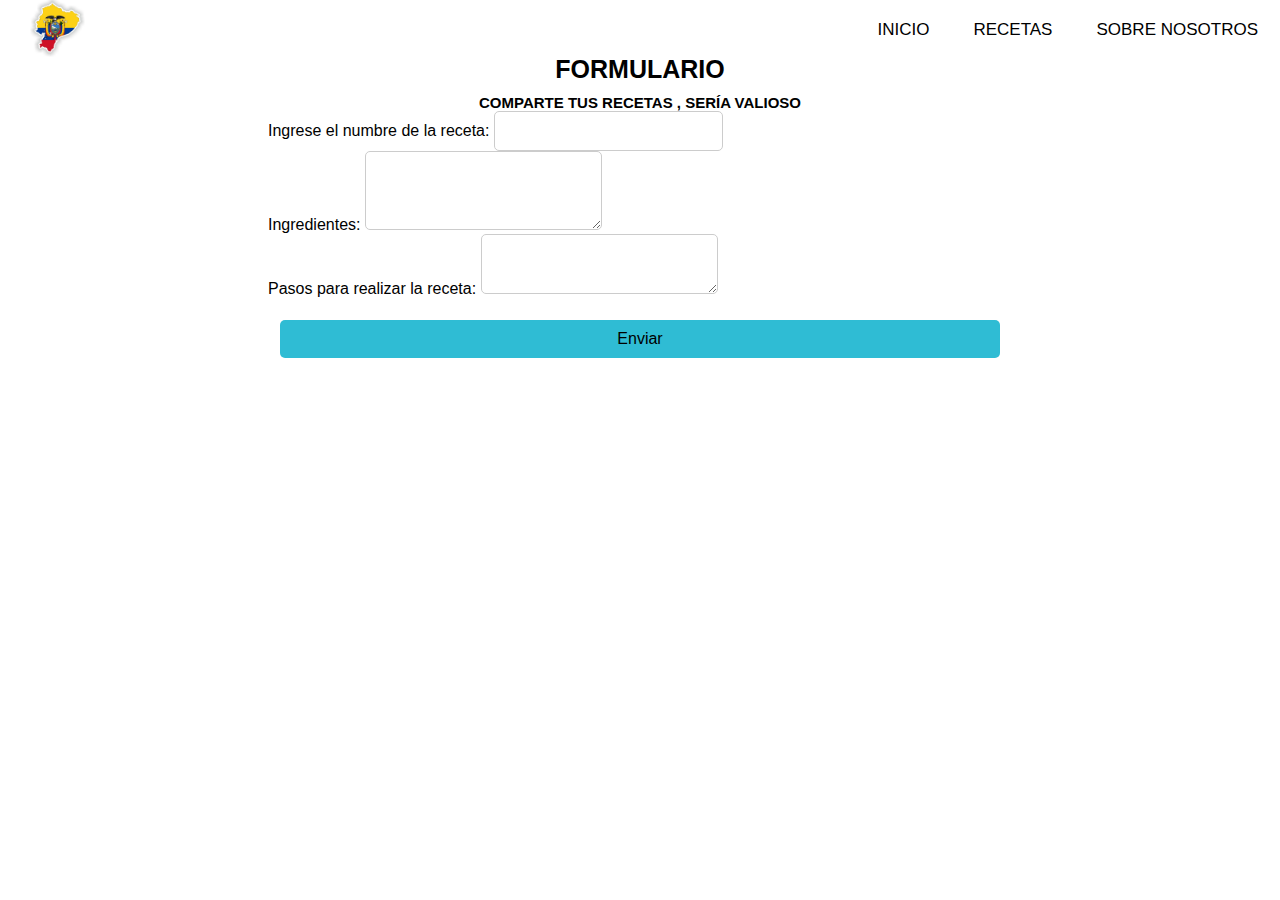
==== Recetas/Recetas/Recetas/formulario.html @ 78d11869 "Add files via upload" ====
<!DOCTYPE html>
<html lang="en">
<head>
    <meta charset="UTF-8">
    <meta name="viewport" content="width=device-width, initial-scale=1.0">
    <link href="https://cdnjs.cloudflare.com/ajax/libs/font-awesome/5.15.3/css/all.min.css" rel="stylesheet" type="text/css">
    <link rel="stylesheet" href="https://cdnjs.cloudflare.com/ajax/libs/font-awesome/5.15.1/css/all.min.css">
    <link rel="stylesheet" href="css/estilos.css">
    <script src="js/index.js"></script>
    <title>GASTRONOMÍA DEL ECUADOR</title>
</head>
<body>
    <div class="head">
        <div class="logo">
            <a href="index.html"><img src="img/logo.jpg" alt="Básquet"></a>
        </div>
        <nav class="barra_navegacion">
          <a href="index.html">Inicio</a>
          <a href="platos.html">Recetas</a>
          <a href="formulario.html">Sobre nosotros</a>
      </nav>
    </div>

    <section class="list-container">
      <div class="form-container">
    <br><h1 class="titulos">Formulario</h1>
    <h6 class="subtitulos">Comparte tus recetas , sería valioso </h6>
    <form id="survey-form" class="centrado">
        <div class="form-group">
          <label for="nombre">Ingrese el numbre de la receta:</label>
          <input type="text" class="form-control" id="nombre" required>
        </div>
        <div class="form-group">
          <label for="ingredientes">Ingredientes:</label>
          <textarea class="form-control" id="ingredientes" rows="3"></textarea>
        </div>
        <div class="form-group">
          <label for="pasos">Pasos para realizar la receta:</label>
          <textarea class="form-control" id="pasos" required></textarea>

        </div>
        <button type="submit" class="btn">Enviar</button>
      </form> 
    </section>
</body>
</html>
---- Recetas/Recetas/Recetas/css/estilos.css ----
:root {
    --Fwhite: #FFFFFF;
    --black: #000000;
    --very-light-pink: #C7C7C7;
    --text-input-field: #F7F7F7;
    --hospital-green: #ACD9B2;
    --sm: 14px;
    --md: 16px;
    --lg: 18px;
}

body {
    margin: 0;
    font-family: 'Quicksand', sans-serif;
}
/* *{
    margin: 0;
    padding: 0;
    border: 0;
    font-size: 100%;
    vertical-align: baseline;
} */

.head {
    display: flex;
    align-items: center;
    justify-content: space-between;
    height: 60px;
    background: #ffffff;
    position: fixed;
    width: 100%;
    z-index: 100;
}

.barra_navegacion {
    display: flex;
    margin-right: -0px;
}

.logo {
    margin-left: 30px;
}

.logo a {
    text-decoration: none;
    color: #fff;
    text-transform: uppercase;
    font-size: 20px;
}

.logo img {
    width: 55px;
    height: auto;
}

.barra_navegacion a {
    display: block;
    padding: 8px 8px; 
    margin: 0 14px 0 14px;
    border-radius: 3px;
    color: #000000;
    text-decoration: none;
    text-transform: uppercase;
    font-size: 17px;
}

.barra_navegacion a:hover {
    background: linear-gradient(90deg, #f4f477, #99CCFF, #FFCCCC);
}
.active {
    color: #fff;
    font-weight: bold;
    border: 1px solid var(--very-light-pink);
    text-decoration: none;
  }
.contenido_introduccion {
    height: 85vh;
    display: flex;
    flex-direction: column;
    justify-content: center;
    align-items: center;
}

.introduccion {
    margin-bottom: 40px;
    font-size: 60px;
    font-weight: 600;
    text-transform: uppercase;
    word-break: break-word;
}

h2 {
    color: #fff;
    text-shadow: 0 0 10px #1100ff,
                 0 0 20px #1100ff,
                 0 0 30px #1100ff,
                 0 0 40px #1100ff,
                 0 0 70px #1100ff,
                 0 0 80px #1100ff,
                 0 0 100px #1100ff,
                 0 0 150px #1100ff;
}

h3 {
    color: #fff;
    text-align: center;
    font-size: 25px;
    padding-left: 10px;
    padding-right: 10px;
    text-shadow: 0 0 10px #ff0000,
                 0 0 20px #ff0000,
                 0 0 30px #ff0000,
                 0 0 40px #ff0000,
                 0 0 70px #ff0000,
                 0 0 80px #ff0000,
                 0 0 100px #ff0000,
                 0 0 150px #ff0000;
}

.header {
    display: flex;
    justify-content: center;
    align-items: center;
    height: 110vh;
    background: url(imagenes/introduccion.jpg) no-repeat center;
    background-size: cover;
}

.header2 {
    display: flex;
    justify-content: center;
    align-items: center;
    height: 110vh;
    background: url(imagenes/platos.jpg) no-repeat center;
    background-size: cover;
}

.header3 {
    display: flex;
    justify-content: center;
    align-items: center;
    height: 110vh;
    background: url(imagenes/b7.gif) no-repeat center;
    background-size: cover;
}

.header4 {
    display: flex;
    justify-content: center;
    align-items: center;
    height: 110vh;
    background: url(imagenes/b8.gif) no-repeat center;
    background-size: cover;
}

.pagina_inicio {
    background: #ffffff;
    padding: 20px 0;
    /*min-height: 75vh; */
}

.contactos {
    background: #000000;
    padding: 20px 0;
    display: flex;
    align-items: center; 
}

.pagina_historia {
    background: #ffffff;
    padding: 20px 0;
    /*height: 485vh;*/
}

.imagen {
    max-width: 50%; 
    display: block; 
    margin: 0 auto; 
}

.pagina_reglas {
    background: #0a93ef;
    padding: 20px 0;
    height: 365vh;
}

.pagina_equipos {
    background: #0a93ef;
    padding: 20px 0;
    height: 300vh;
}

.titulos {
    margin-bottom: 40px;
    text-align: center;
    font-size: 25px;
    font-weight: 800;
    text-transform: uppercase;
    color: #000000;
}

.titulo-informacion p {
    text-align: justify;
    color: black;
    font-size: 18px;
    margin-top: -20px;
    padding-left: 50px; 
    padding-right: 50px; 
    font-weight: 100;
    line-height: 1.5;
    margin-bottom: 20px;
    text-align: justify;
}

.titulo2 {
    text-align: left;
    color: black;
    font-size: 18px;
    margin-top: 10px;
    padding-left: 50px; 
    padding-right: 50px; 
}

.subtitulos {
    margin-bottom: 40px;
    text-align: center;
    font-size: 15px;
    font-weight: 600;
    text-transform: uppercase;
    color: #000000;
}



.derechos-reservados {
    text-align: center;
    width: 100%;
}

.derechos-reservados p {
    margin-bottom: 10px;
    font-size: 18px;
    color: #fff;
    padding: 0 150px;
}



.social {
    display: flex;
    justify-content: center;
}

.social ul {
    list-style: none;
    display: flex;
    justify-content: flex-start;
    padding: 0;
}

.social li {
    margin-right: 7px;
}

.social li a {
    color: #fff;
    font-size: 24px;
}

.social li a i {
    transition: color 0.3s ease;
}

.social li a:hover i {
    color: #00eaff;
}

.image-container {
    display: flex;
    justify-content: center;
}

.contenido_login {
    height: 100vh;
    display: flex;
    flex-direction: column;
    justify-content: center;
    align-items: center;
}

.input-grande {
    border-radius: 10px;
    height: 25px;
    width: 250px;
    padding: 5px;
    font-size: 16px;
}


textarea.form-control {
    resize: vertical;
}


.btn:hover {
    background-color: #00ccff;
}

.list-container {
    display: flex;
    align-items: center;
}
.list-container .form-container {
    width: 100%;
    margin: 20px;
    display: flex;
    flex-direction: column;
    align-items: center;
}
.list-container .titulos {
    margin-bottom: 0px;
    font-weight: bold;
}
.list-container .subtitulos {
    margin-top: 10px;
    margin-bottom: 0;
}

.list-container .centrado {
    width: 60%;
    display: flex;
    flex-direction: column;
}

.list-container .label {
    font-weight: bold;
    margin-bottom: 4px;
    margin-top: 12px;
}
.form-control {

    padding: 10px;
    font-size: 16px;
    border-radius: 5px;
    border: 1px solid #ccc;
}
.btn {
    display: block;
    width: auto;
    margin: 22px 12px 0 12px;
    padding: 10px 15px;
    font-size: 16px;
    border-radius: 5px;
    background-color: #2fbcd4;
    border: none;
    color: #000;
    cursor: pointer;
    transition: background-color 0.3s ease;
}
.list-container .contact-div {
    width: 100%;
    margin: 20px;
    display: flex;
    flex-direction: column;
}
.txt-contact {
    font-weight: bold;
    font-size: 25px;
    color: black;
    margin-bottom: 0px;
    text-shadow: none;
}
.content-contact {
    display: flex;
    justify-content: center;
}
.contact-form {
    display: flex;
    flex-direction: column;
    width: 75%;
}
.footer-names {
    text-align: center;
    background-color: #333;
    color: #fff;
    padding: 20px 0 2px;
}
.footer-names .info-personal h1 {
    font-size: var(--sm);
    margin-bottom: 0;
}
.footer-names .integrantes-name {
    display: flex;
    flex-direction: row;
    justify-content: center;
}
.footer-names .integrantes-name .name-div {
    display: flex;
    flex-direction: column;
    justify-content: center;
    margin: 0 50px 0 50px;
}
.footer-names .integrantes-name .name-div p{
    margin: 8px 0 0 0;
}

.footer-names .links {
    margin-top: 10px;
    font-size: 22px;
    margin-bottom: 5px;
}
.footer-names .links a{
    text-decoration: none;
    margin: 0 10px 0 10px;
}
/* .centrar {
    display: flex;
    justify-content: center;
    align-items: center;
    height: 65vh;
} */

/* .grid-container {
    display: grid;
    grid-template-columns: repeat(5, 1fr);
    grid-gap: 10px;
} */
  
/* .image-container {
    width: 100%;
    height: 0;
    padding-bottom: 100%;
    background-size: contain;
    background-repeat: no-repeat;
    background-position: center;
} */
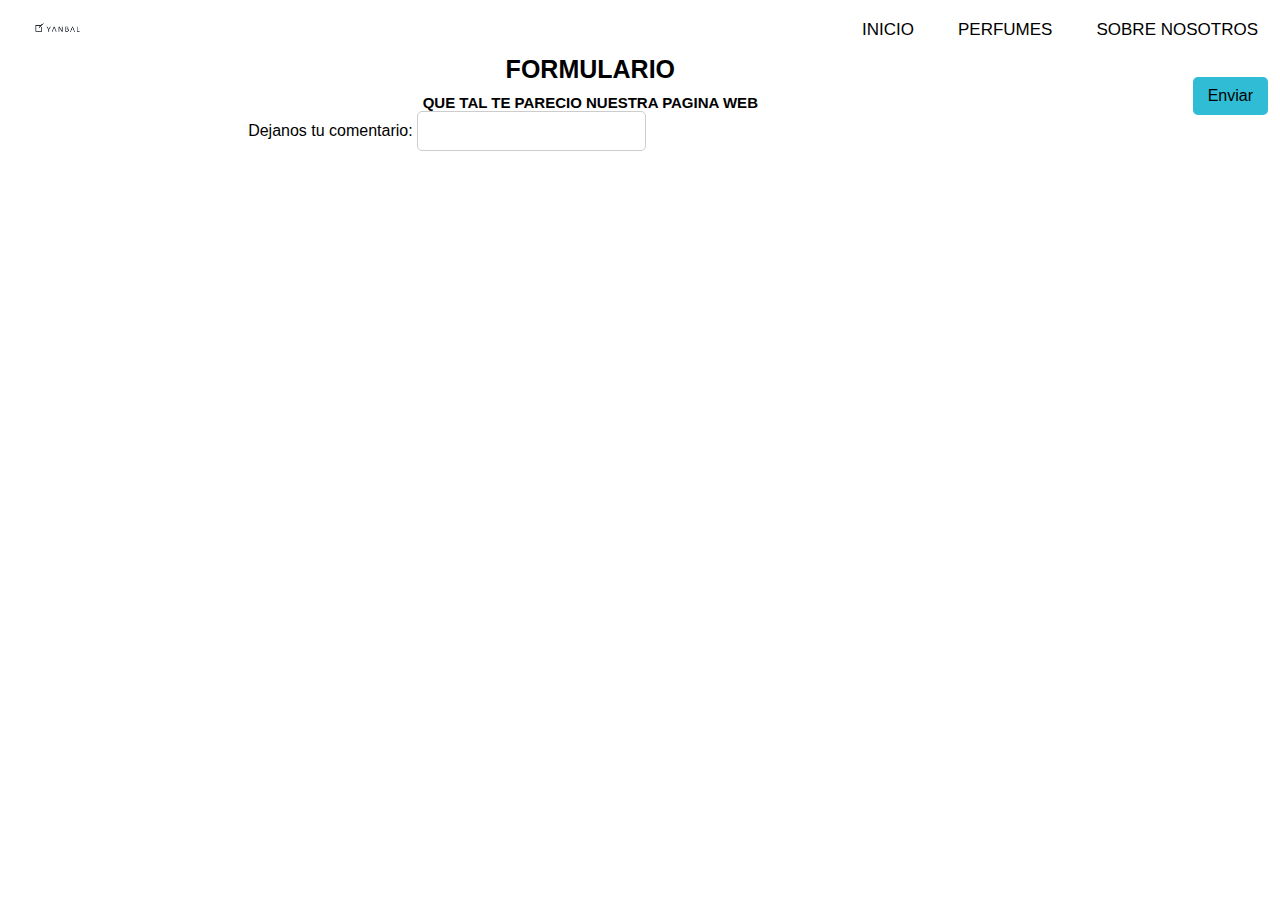
==== commit d0f9e79d: "acabado todo" ====
--- a/Recetas/Recetas/Recetas/formulario.html
+++ b/Recetas/Recetas/Recetas/formulario.html
@@ -1,46 +1,38 @@
-<!DOCTYPE html>
-<html lang="en">
-<head>
-    <meta charset="UTF-8">
-    <meta name="viewport" content="width=device-width, initial-scale=1.0">
-    <link href="https://cdnjs.cloudflare.com/ajax/libs/font-awesome/5.15.3/css/all.min.css" rel="stylesheet" type="text/css">
-    <link rel="stylesheet" href="https://cdnjs.cloudflare.com/ajax/libs/font-awesome/5.15.1/css/all.min.css">
-    <link rel="stylesheet" href="css/estilos.css">
-    <script src="js/index.js"></script>
-    <title>GASTRONOMÍA DEL ECUADOR</title>
-</head>
-<body>
-    <div class="head">
-        <div class="logo">
-            <a href="index.html"><img src="img/logo.jpg" alt="Básquet"></a>
-        </div>
-        <nav class="barra_navegacion">
-          <a href="index.html">Inicio</a>
-          <a href="platos.html">Recetas</a>
-          <a href="formulario.html">Sobre nosotros</a>
-      </nav>
-    </div>
-
-    <section class="list-container">
-      <div class="form-container">
-    <br><h1 class="titulos">Formulario</h1>
-    <h6 class="subtitulos">Comparte tus recetas , sería valioso </h6>
-    <form id="survey-form" class="centrado">
-        <div class="form-group">
-          <label for="nombre">Ingrese el numbre de la receta:</label>
-          <input type="text" class="form-control" id="nombre" required>
-        </div>
-        <div class="form-group">
-          <label for="ingredientes">Ingredientes:</label>
-          <textarea class="form-control" id="ingredientes" rows="3"></textarea>
-        </div>
-        <div class="form-group">
-          <label for="pasos">Pasos para realizar la receta:</label>
-          <textarea class="form-control" id="pasos" required></textarea>
-
-        </div>
-        <button type="submit" class="btn">Enviar</button>
-      </form> 
-    </section>
-</body>
+<!DOCTYPE html>
+<html lang="en">
+<head>
+    <meta charset="UTF-8">
+    <meta name="viewport" content="width=device-width, initial-scale=1.0">
+    <link href="https://cdnjs.cloudflare.com/ajax/libs/font-awesome/5.15.3/css/all.min.css" rel="stylesheet" type="text/css">
+    <link rel="stylesheet" href="https://cdnjs.cloudflare.com/ajax/libs/font-awesome/5.15.1/css/all.min.css">
+    <link rel="stylesheet" href="css/estilos.css">
+    <script src="js/index.js"></script>
+    <title>Esencia Encantada</title>
+</head>
+<body>
+    <div class="head">
+        <div class="logo">
+            <a href="index.html"><img src="img/yanbal.jpg" alt="Yanbal"></a>
+        </div>
+        <nav class="barra_navegacion">
+          <a href="index.html">Inicio</a>
+          <a href="perfumes.html">Perfumes</a>
+          <a href="formulario.html">Sobre nosotros</a>
+      </nav>
+    </div>
+
+    <section class="list-container">
+      <div class="form-container">
+    <br><h1 class="titulos">Formulario</h1>
+    <h6 class="subtitulos">Que tal te parecio nuestra pagina web </h6>
+    <form id="survey-form" class="centrado">
+        <div class="form-group">
+          <label for="comentario">Dejanos tu comentario:</label>
+          <input type="text" class="form-control" id="comentario" required>
+        </div>
+        </div>
+        <button type="submit" class="btn">Enviar</button>
+      </form> 
+    </section>
+</body>
 </html>--- a/Recetas/Recetas/Recetas/css/estilos.css
+++ b/Recetas/Recetas/Recetas/css/estilos.css
@@ -122,7 +122,7 @@
     justify-content: center;
     align-items: center;
     height: 110vh;
-    background: url(imagenes/introduccion.jpg) no-repeat center;
+    background: url(imagenes/portada.jpg) no-repeat center;
     background-size: cover;
 }
 
@@ -131,27 +131,10 @@
     justify-content: center;
     align-items: center;
     height: 110vh;
-    background: url(imagenes/platos.jpg) no-repeat center;
+    background: url(imagenes/fragancias.jpg) no-repeat center;
     background-size: cover;
 }
 
-.header3 {
-    display: flex;
-    justify-content: center;
-    align-items: center;
-    height: 110vh;
-    background: url(imagenes/b7.gif) no-repeat center;
-    background-size: cover;
-}
-
-.header4 {
-    display: flex;
-    justify-content: center;
-    align-items: center;
-    height: 110vh;
-    background: url(imagenes/b8.gif) no-repeat center;
-    background-size: cover;
-}
 
 .pagina_inicio {
     background: #ffffff;
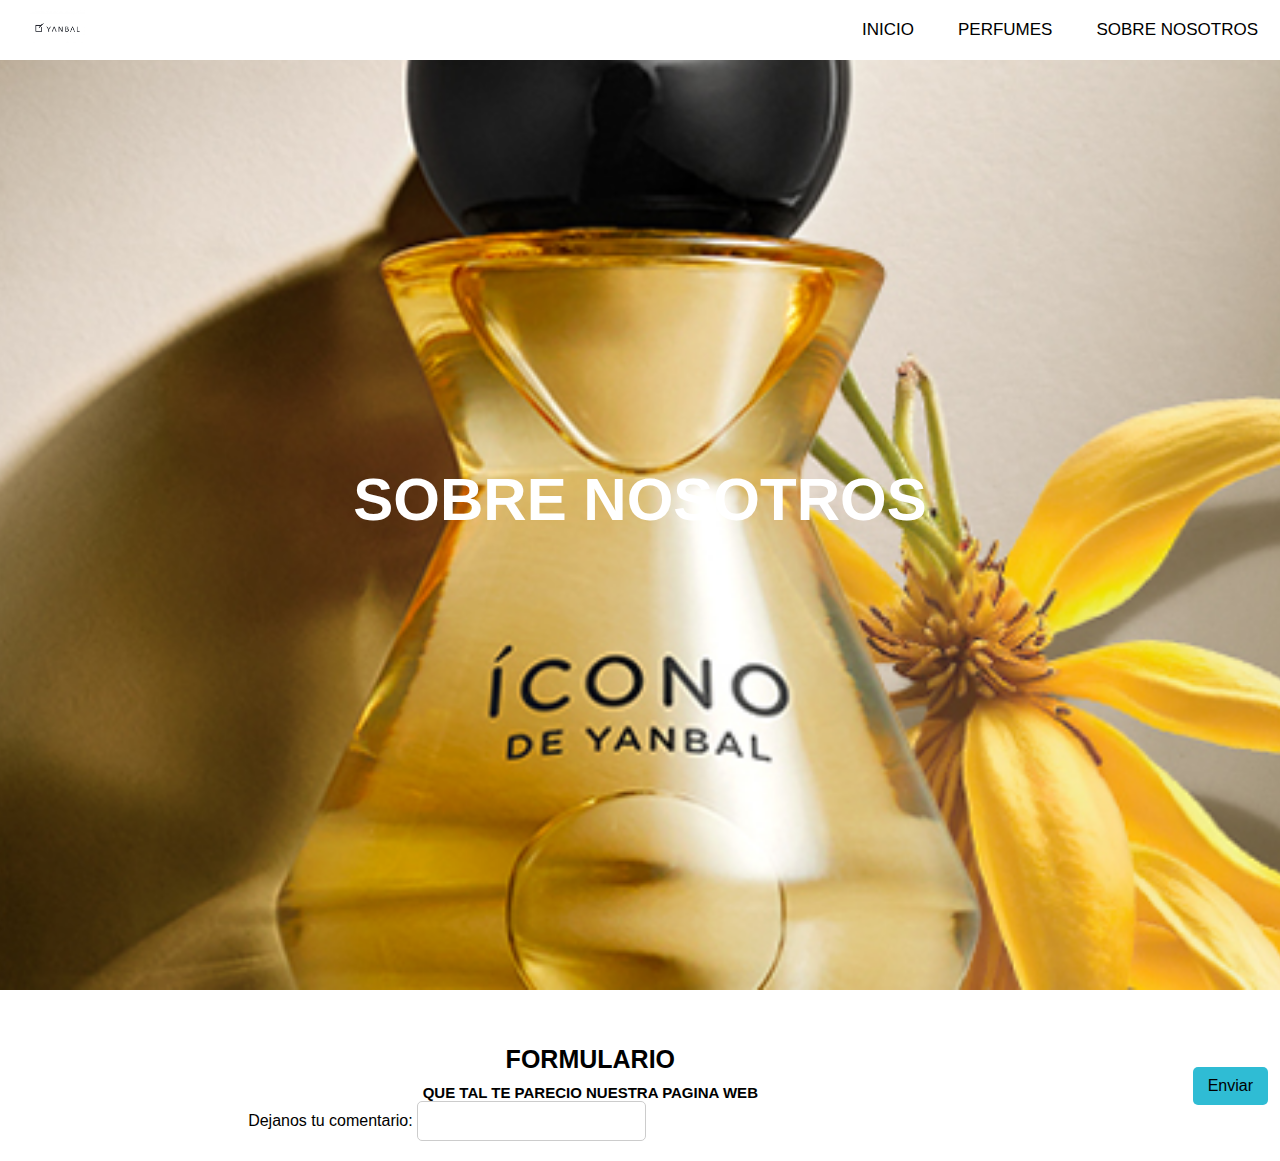
==== commit da78a988: "Ultimos acabados" ====
--- a/Recetas/Recetas/Recetas/formulario.html
+++ b/Recetas/Recetas/Recetas/formulario.html
@@ -21,6 +21,10 @@
       </nav>
     </div>
 
+    <header class="contenido_introduccion header2">
+        <h2 class="introduccion">Sobre nosotros</h2>
+    </header>
+
     <section class="list-container">
       <div class="form-container">
     <br><h1 class="titulos">Formulario</h1>
--- a/Recetas/Recetas/Recetas/css/estilos.css
+++ b/Recetas/Recetas/Recetas/css/estilos.css
@@ -91,14 +91,6 @@
 
 h2 {
     color: #fff;
-    text-shadow: 0 0 10px #1100ff,
-                 0 0 20px #1100ff,
-                 0 0 30px #1100ff,
-                 0 0 40px #1100ff,
-                 0 0 70px #1100ff,
-                 0 0 80px #1100ff,
-                 0 0 100px #1100ff,
-                 0 0 150px #1100ff;
 }
 
 h3 {
@@ -107,14 +99,6 @@
     font-size: 25px;
     padding-left: 10px;
     padding-right: 10px;
-    text-shadow: 0 0 10px #ff0000,
-                 0 0 20px #ff0000,
-                 0 0 30px #ff0000,
-                 0 0 40px #ff0000,
-                 0 0 70px #ff0000,
-                 0 0 80px #ff0000,
-                 0 0 100px #ff0000,
-                 0 0 150px #ff0000;
 }
 
 .header {
